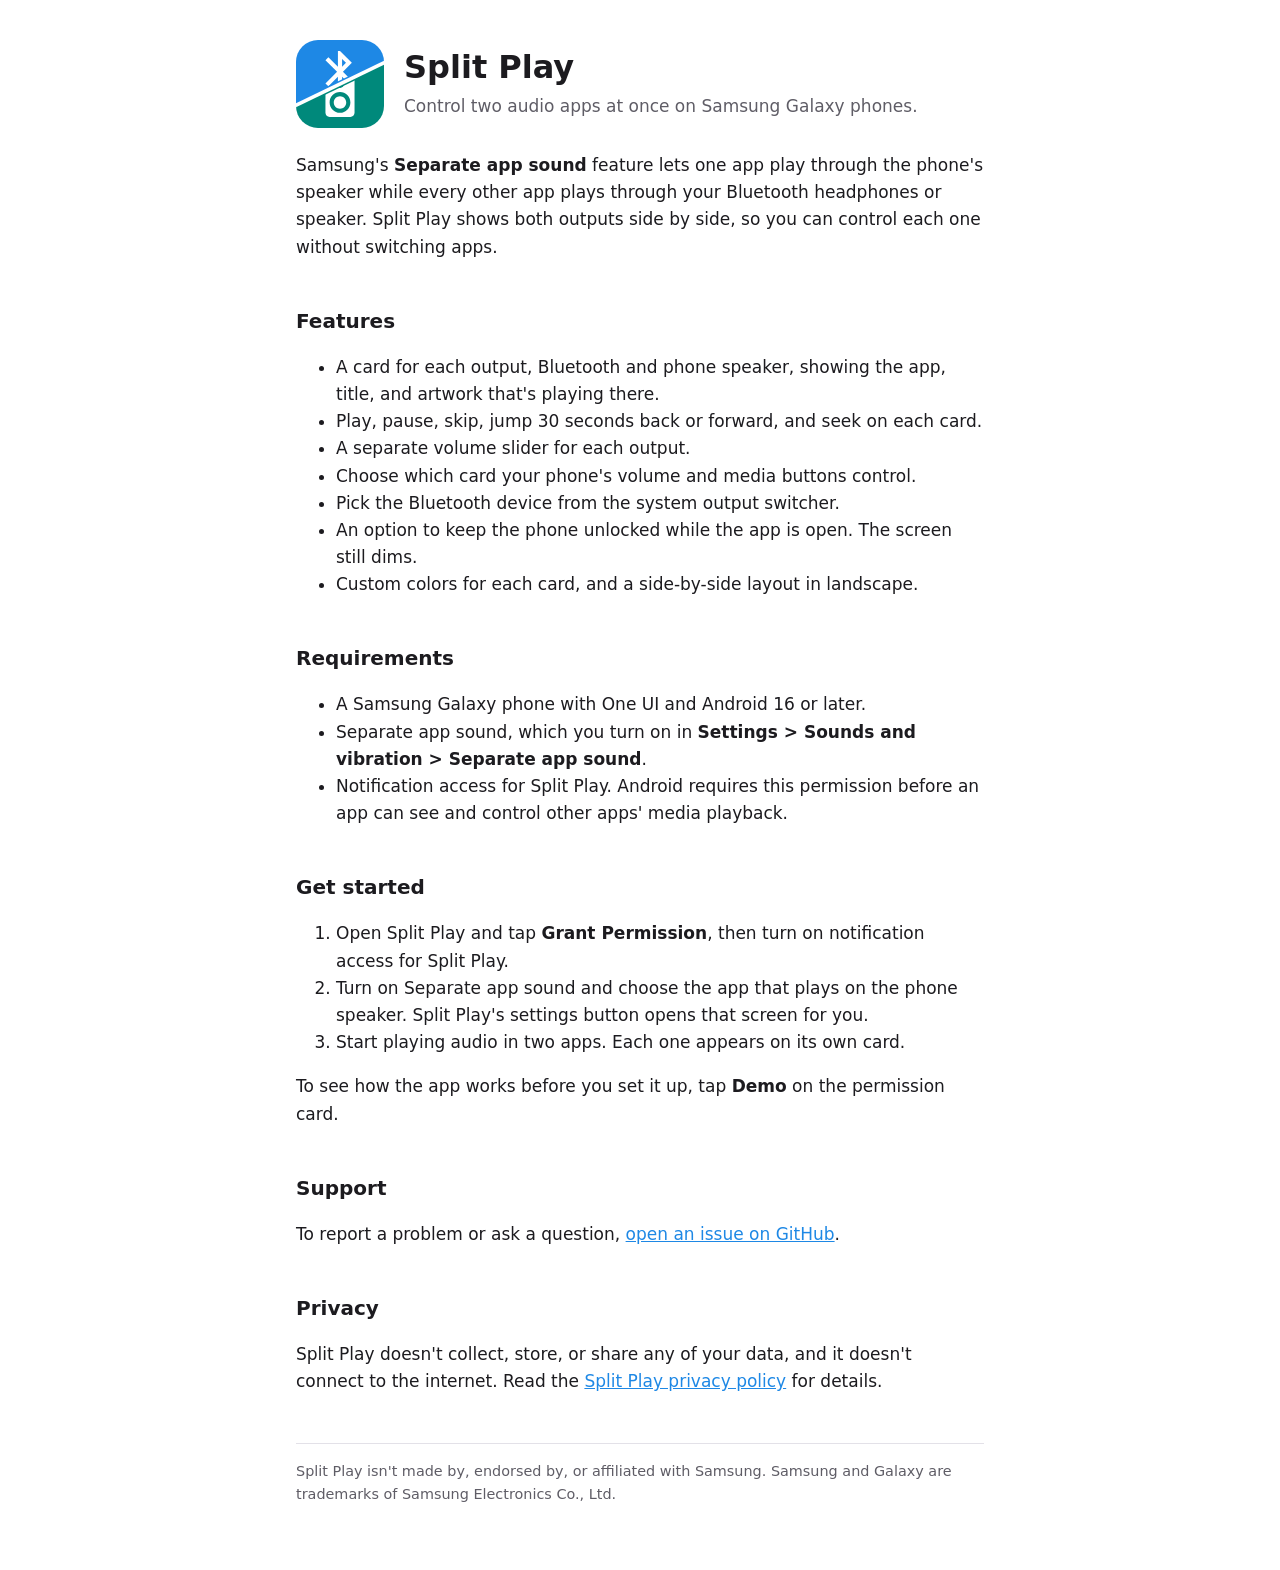
==== split-play/index.html @ afea0bac "Add Split Play page and privacy policy Co-Authored-By: Claude Opus 5.5 <noreply@anthropic.com>" ====
<!doctype html>
<html lang="en">
<head>
  <meta charset="utf-8">
  <meta name="viewport" content="width=device-width, initial-scale=1">
  <title>Split Play</title>
  <meta name="description" content="Control two audio apps at once with Separate app sound on Samsung Galaxy phones.">
  <link rel="icon" href="icon.svg" type="image/svg+xml">
  <link rel="stylesheet" href="../style.css">
</head>
<body>
<main>
  <div class="hero">
    <img src="icon.svg" alt="Split Play icon">
    <div>
      <h1>Split Play</h1>
      <p class="tagline">Control two audio apps at once on Samsung Galaxy phones.</p>
    </div>
  </div>

  <p>Samsung's <strong>Separate app sound</strong> feature lets one app play through the phone's speaker while every other app plays through your Bluetooth headphones or speaker. Split Play shows both outputs side by side, so you can control each one without switching apps.</p>

  <h2>Features</h2>
  <ul>
    <li>A card for each output, Bluetooth and phone speaker, showing the app, title, and artwork that's playing there.</li>
    <li>Play, pause, skip, jump 30 seconds back or forward, and seek on each card.</li>
    <li>A separate volume slider for each output.</li>
    <li>Choose which card your phone's volume and media buttons control.</li>
    <li>Pick the Bluetooth device from the system output switcher.</li>
    <li>An option to keep the phone unlocked while the app is open. The screen still dims.</li>
    <li>Custom colors for each card, and a side-by-side layout in landscape.</li>
  </ul>

  <h2>Requirements</h2>
  <ul>
    <li>A Samsung Galaxy phone with One UI and Android 16 or later.</li>
    <li>Separate app sound, which you turn on in <strong>Settings &gt; Sounds and vibration &gt; Separate app sound</strong>.</li>
    <li>Notification access for Split Play. Android requires this permission before an app can see and control other apps' media playback.</li>
  </ul>

  <h2>Get started</h2>
  <ol>
    <li>Open Split Play and tap <strong>Grant Permission</strong>, then turn on notification access for Split Play.</li>
    <li>Turn on Separate app sound and choose the app that plays on the phone speaker. Split Play's settings button opens that screen for you.</li>
    <li>Start playing audio in two apps. Each one appears on its own card.</li>
  </ol>
  <p>To see how the app works before you set it up, tap <strong>Demo</strong> on the permission card.</p>

  <h2>Support</h2>
  <p>To report a problem or ask a question, <a href="https://github.com/mvndaai/app-pages/issues">open an issue on GitHub</a>.</p>

  <h2>Privacy</h2>
  <p>Split Play doesn't collect, store, or share any of your data, and it doesn't connect to the internet. Read the <a href="privacy.html">Split Play privacy policy</a> for details.</p>

  <footer>
    Split Play isn't made by, endorsed by, or affiliated with Samsung. Samsung and Galaxy are trademarks of Samsung Electronics Co., Ltd.
  </footer>
</main>
</body>
</html>
---- style.css ----
:root {
  --bg: #ffffff;
  --text: #1c1b1f;
  --muted: #5f5d66;
  --border: #e3e1e8;
  --accent: #1e88e5;
  --accent-2: #00897b;
  --card: #f6f5f9;
}
@media (prefers-color-scheme: dark) {
  :root {
    --bg: #18171c;
    --text: #e8e6ed;
    --muted: #a9a6b2;
    --border: #34323b;
    --accent: #64b5f6;
    --accent-2: #4db6ac;
    --card: #222128;
  }
}
* { box-sizing: border-box; }
body {
  margin: 0;
  background: var(--bg);
  color: var(--text);
  font: 17px/1.6 system-ui, -apple-system, "Segoe UI", Roboto, sans-serif;
}
main { max-width: 720px; margin: 0 auto; padding: 40px 16px 64px; }
a { color: var(--accent); }
h1 { font-size: 2rem; line-height: 1.2; margin: 0; }
h2 { font-size: 1.25rem; margin: 2.2em 0 0.4em; }
p, li { color: var(--text); }
.muted { color: var(--muted); }
.hero { display: flex; align-items: center; gap: 20px; margin-bottom: 24px; }
.hero img { width: 88px; height: 88px; border-radius: 22px; flex: none; }
.tagline { margin: 6px 0 0; color: var(--muted); }
.card {
  background: var(--card);
  border: 1px solid var(--border);
  border-radius: 16px;
  padding: 4px 20px;
  margin: 20px 0;
}
.app-list { list-style: none; padding: 0; }
.app-list li a {
  display: flex; align-items: center; gap: 16px;
  padding: 12px; border-radius: 14px; text-decoration: none; color: var(--text);
}
.app-list li a:hover { background: var(--card); }
.app-list img { width: 56px; height: 56px; border-radius: 14px; }
.app-list strong { display: block; }
footer { margin-top: 48px; padding-top: 16px; border-top: 1px solid var(--border); font-size: 0.9rem; color: var(--muted); }
code { font-size: 0.92em; background: var(--card); padding: 1px 5px; border-radius: 5px; }
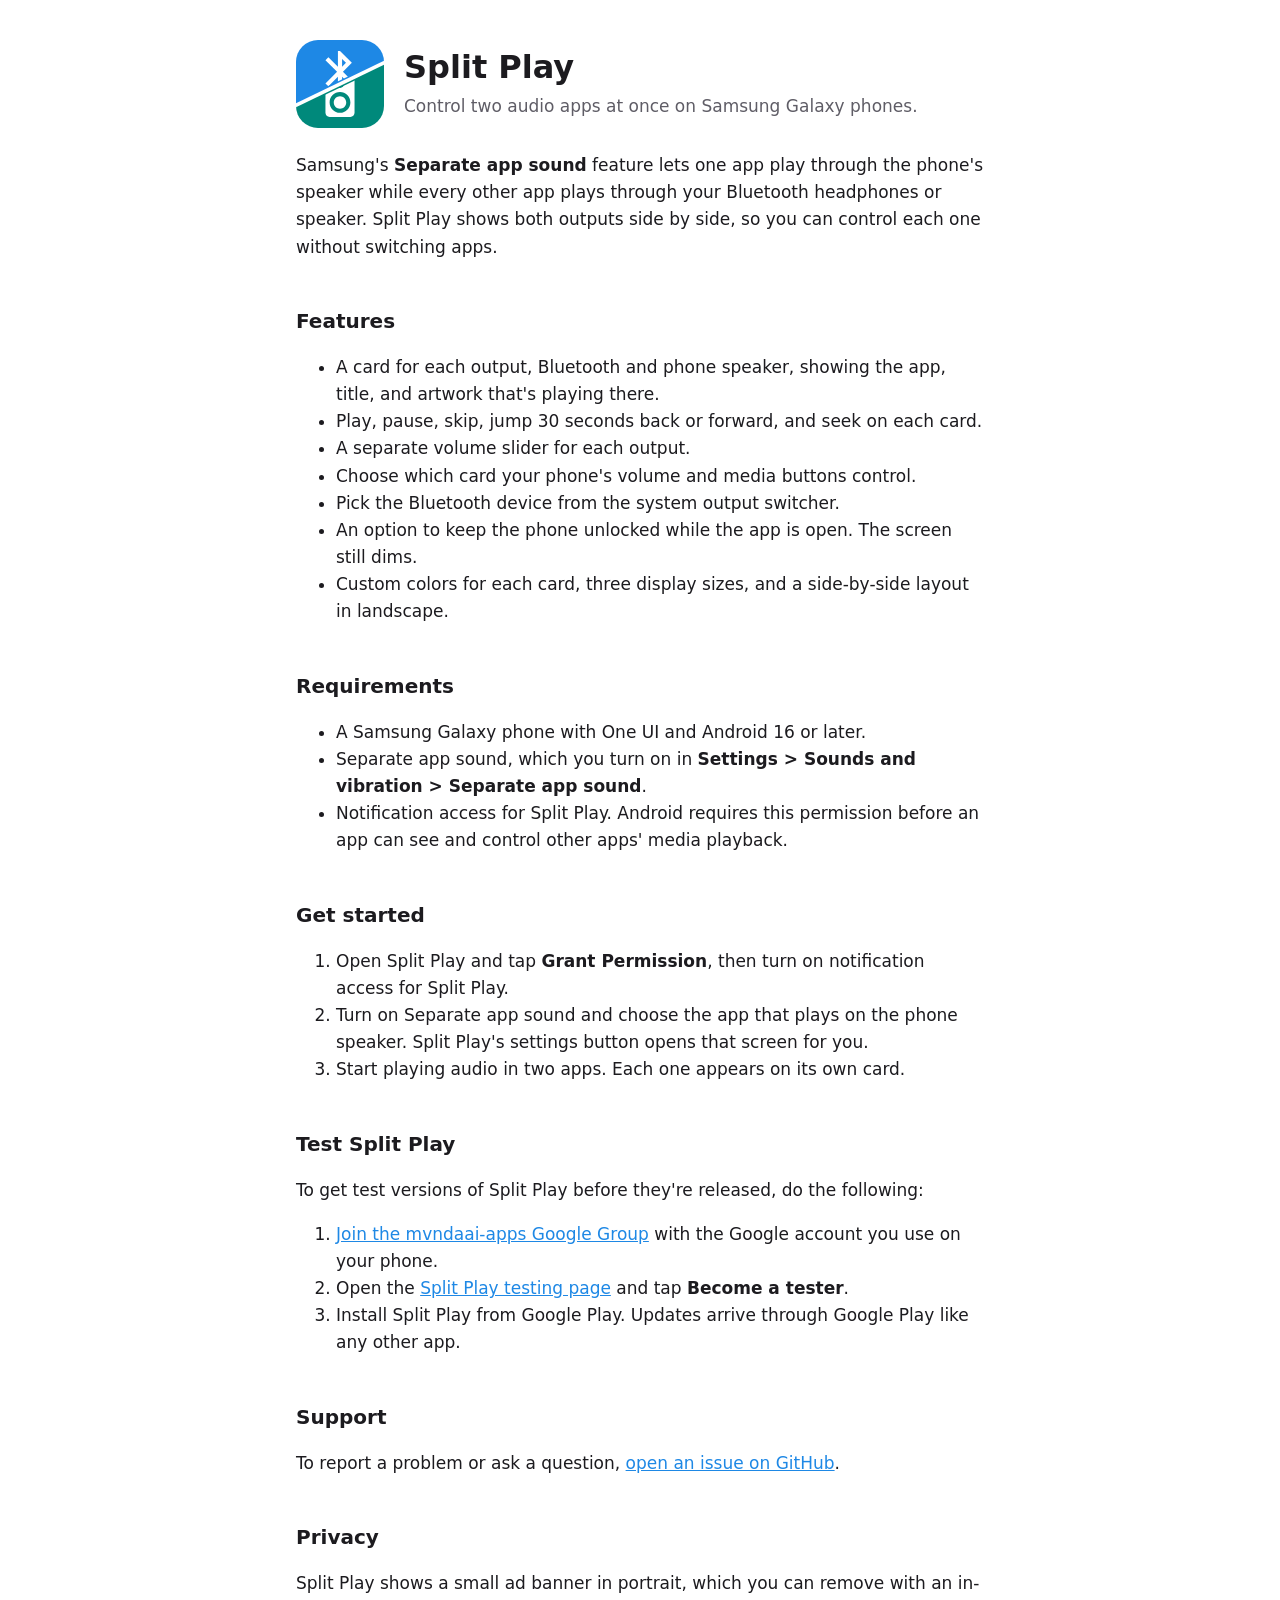
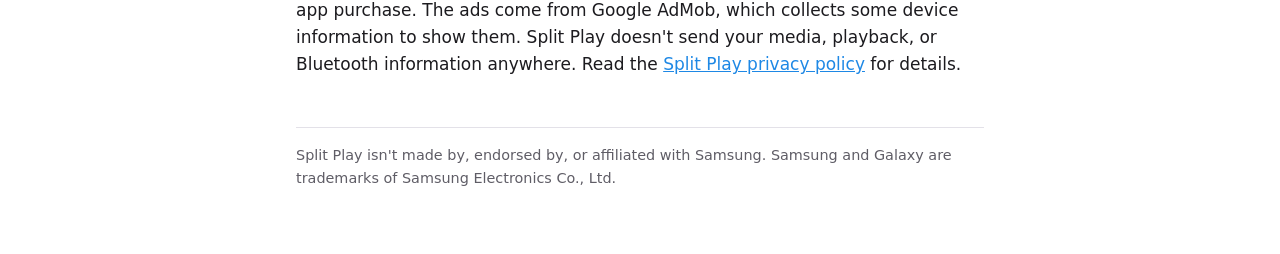
==== commit 858d61d4: "Add tester sign-up and update Split Play for ads Link the mvndaai-apps Google Group so people can jo" ====
--- a/split-play/index.html
+++ b/split-play/index.html
@@ -28,7 +28,7 @@
     <li>Choose which card your phone's volume and media buttons control.</li>
     <li>Pick the Bluetooth device from the system output switcher.</li>
     <li>An option to keep the phone unlocked while the app is open. The screen still dims.</li>
-    <li>Custom colors for each card, and a side-by-side layout in landscape.</li>
+    <li>Custom colors for each card, three display sizes, and a side-by-side layout in landscape.</li>
   </ul>
 
   <h2>Requirements</h2>
@@ -44,13 +44,20 @@
     <li>Turn on Separate app sound and choose the app that plays on the phone speaker. Split Play's settings button opens that screen for you.</li>
     <li>Start playing audio in two apps. Each one appears on its own card.</li>
   </ol>
-  <p>To see how the app works before you set it up, tap <strong>Demo</strong> on the permission card.</p>
+
+  <h2>Test Split Play</h2>
+  <p>To get test versions of Split Play before they're released, do the following:</p>
+  <ol>
+    <li><a href="https://groups.google.com/g/mvndaai-apps">Join the mvndaai-apps Google Group</a> with the Google account you use on your phone.</li>
+    <li>Open the <a href="https://play.google.com/apps/testing/com.mvndaai.splitplay">Split Play testing page</a> and tap <strong>Become a tester</strong>.</li>
+    <li>Install Split Play from Google Play. Updates arrive through Google Play like any other app.</li>
+  </ol>
 
   <h2>Support</h2>
   <p>To report a problem or ask a question, <a href="https://github.com/mvndaai/app-pages/issues">open an issue on GitHub</a>.</p>
 
   <h2>Privacy</h2>
-  <p>Split Play doesn't collect, store, or share any of your data, and it doesn't connect to the internet. Read the <a href="privacy.html">Split Play privacy policy</a> for details.</p>
+  <p>Split Play shows a small ad banner in portrait, which you can remove with an in-app purchase. The ads come from Google AdMob, which collects some device information to show them. Split Play doesn't send your media, playback, or Bluetooth information anywhere. Read the <a href="privacy.html">Split Play privacy policy</a> for details.</p>
 
   <footer>
     Split Play isn't made by, endorsed by, or affiliated with Samsung. Samsung and Galaxy are trademarks of Samsung Electronics Co., Ltd.
